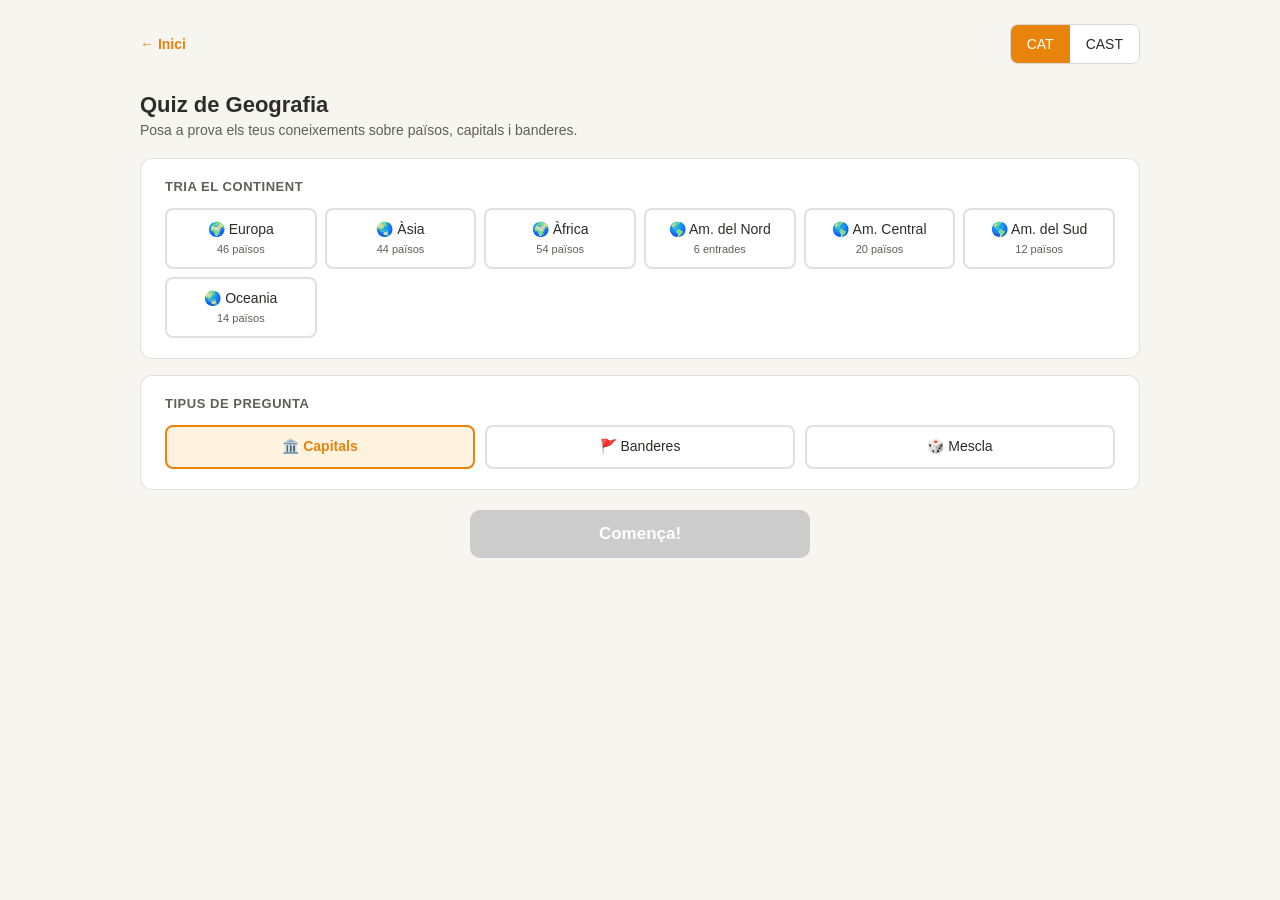
==== quiz.html @ 61b87c59 "Afegeix Quiz interactiu de geografia (mockup v1) - quiz.html: 3 pantalles (configuració → pregunta →" ====
<!DOCTYPE html>
<html lang="ca">
<head>
<meta charset="UTF-8">
<meta name="viewport" content="width=device-width, initial-scale=1.0">
<title>Quiz de Geografia — Mapes interactius</title>
<link rel="stylesheet" href="css/estils.css">
<link rel="stylesheet" href="css/quiz.css">
</head>
<body>
<div class="wrap">

  <!-- Barra de navegació sempre visible -->
  <nav class="quiz-nav">
    <a href="index.html" class="back-link" id="back-link">← Inici</a>
    <span class="lang">
      <button id="lang-ca" class="active">CAT</button>
      <button id="lang-es">CAST</button>
    </span>
  </nav>

  <!-- ══════════ PANTALLA: CONFIGURACIÓ ══════════ -->
  <div id="screen-setup">
    <h1 id="quiz-title">Quiz de Geografia</h1>
    <p class="sub" id="quiz-sub">Posa a prova els teus coneixements sobre països, capitals i banderes.</p>

    <div class="setup-block">
      <p class="setup-lbl" id="lbl-continent">Tria el continent</p>
      <div class="cont-grid">
        <button class="sel-btn continent-btn" data-c="europa">🌍 Europa<br><small>46 països</small></button>
        <button class="sel-btn continent-btn" data-c="asia">🌏 Àsia<br><small>44 països</small></button>
        <button class="sel-btn continent-btn" data-c="africa">🌍 Àfrica<br><small>54 països</small></button>
        <button class="sel-btn continent-btn" data-c="america-nord">🌎 Am. del Nord<br><small>6 entrades</small></button>
        <button class="sel-btn continent-btn" data-c="america-central">🌎 Am. Central<br><small>20 països</small></button>
        <button class="sel-btn continent-btn" data-c="america-sud">🌎 Am. del Sud<br><small>12 països</small></button>
        <button class="sel-btn continent-btn" data-c="oceania">🌏 Oceania<br><small>14 països</small></button>
      </div>
    </div>

    <div class="setup-block">
      <p class="setup-lbl" id="lbl-type">Tipus de pregunta</p>
      <div class="type-row">
        <button class="sel-btn type-btn selected" data-t="capital" id="type-capital">🏛️ Capitals</button>
        <button class="sel-btn type-btn"          data-t="flag"    id="type-flag">🚩 Banderes</button>
        <button class="sel-btn type-btn"          data-t="mix"     id="type-mix">🎲 Mescla</button>
      </div>
    </div>

    <button id="start-btn" class="main-btn" disabled>Comença!</button>
  </div>

  <!-- ══════════ PANTALLA: PREGUNTA ══════════ -->
  <div id="screen-question" class="hidden">

    <div class="prog-wrap">
      <div class="prog-track"><div id="progress-fill" class="prog-fill"></div></div>
      <div class="prog-meta">
        <span id="q-counter">1 / 20</span>
        <span id="q-score">0 correctes</span>
      </div>
    </div>

    <div class="q-card">
      <p id="q-label" class="q-label"></p>
      <div id="q-subject" class="q-subject"></div>
      <div id="options-grid" class="options-grid"></div>
    </div>

    <button id="next-btn" class="main-btn hidden">Següent →</button>
  </div>

  <!-- ══════════ PANTALLA: RESULTATS ══════════ -->
  <div id="screen-results" class="hidden">
    <div class="results-card">
      <p id="results-title" class="results-title-txt">Resultat final</p>
      <div class="big-score">
        <span id="score-num">0</span><span class="score-slash">/</span><span id="total-num">0</span>
      </div>
      <p id="score-msg" class="score-msg"></p>
      <div id="errors-section" class="errors-section"></div>
      <button id="replay-btn" class="main-btn">Torna a jugar</button>
      <button id="change-btn" class="sec-btn">Canvia continent</button>
    </div>
  </div>

</div>
<script src="js/quiz.js"></script>
</body>
</html>
---- css/estils.css ----
:root{
  --orange:#E8830C;
  --orange-light:#FCD9A8;
  --bg:#f7f5f0;
  --text:#2C2C2A;
  --text-soft:#5F5E5A;
  --border:rgba(0,0,0,.12);
}
*{box-sizing:border-box;}
body{
  margin:0;
  font-family:-apple-system,BlinkMacSystemFont,"Segoe UI",Roboto,Helvetica,Arial,sans-serif;
  background:var(--bg);
  color:var(--text);
  padding:24px 16px;
}
.wrap{max-width:1000px;margin:0 auto;}
h1{font-size:22px;font-weight:600;margin:0 0 4px;}
p.sub{font-size:14px;color:var(--text-soft);margin:0 0 20px;}
.toolbar{
  display:flex;gap:10px;flex-wrap:wrap;align-items:center;margin-bottom:16px;
}
input[type="text"]{
  flex:1;min-width:180px;height:38px;padding:0 12px;font-size:14px;
  border:1px solid var(--border);border-radius:8px;background:#fff;color:var(--text);
  outline:none;
}
input[type="text"]:focus{border-color:var(--orange);}
button{
  height:38px;padding:0 16px;font-size:14px;cursor:pointer;
  border:1px solid var(--border);border-radius:8px;background:#fff;color:var(--text);
  transition:background .15s;
}
button:hover{background:#f0ede6;}
.lang{display:inline-flex;border:1px solid var(--border);border-radius:8px;overflow:hidden;}
.lang button{border:none;border-radius:0;height:38px;}
.lang button.active{background:var(--orange);color:#fff;}
.mapbox{
  position:relative;background:#fff;border:1px solid var(--border);
  border-radius:12px;padding:8px;min-height:380px;
}
#loadmsg{
  position:absolute;inset:0;display:flex;align-items:center;justify-content:center;
  font-size:14px;color:var(--text-soft);
}
svg#map{width:100%;height:auto;display:block;}
.foot{font-size:12px;color:var(--text-soft);margin-top:14px;text-align:center;}

/* modal bandera gran */
.overlay{
  position:fixed;inset:0;background:rgba(0,0,0,.5);
  display:none;align-items:center;justify-content:center;z-index:50;padding:16px;
}
.overlay.open{display:flex;}
.modal{
  background:#fff;border:3px solid var(--orange);border-radius:14px;
  padding:24px;max-width:520px;width:100%;text-align:center;position:relative;
}
.modal h2{font-size:30px;font-weight:700;margin:0 0 2px;color:var(--text);}
.modal .cap{font-size:17px;color:var(--text-soft);margin:0 0 18px;}
.modal img{
  width:100%;max-width:440px;height:auto;border:1px solid var(--border);border-radius:8px;
}
.modal .close{
  position:absolute;top:10px;right:12px;width:34px;height:34px;line-height:1;
  border-radius:8px;border:1px solid var(--border);background:#fff;cursor:pointer;
  font-size:20px;color:var(--text-soft);
}
.modal .close:hover{background:#f0ede6;}
.modal .hint{font-size:12px;color:var(--text-soft);margin:14px 0 0;}

/* inici — graella de continents */
.continents-grid{
  display:grid;grid-template-columns:repeat(auto-fill,minmax(180px,1fr));gap:16px;margin-top:24px;
}
.continent-card{
  background:#fff;border:1px solid var(--border);border-radius:12px;
  padding:24px 16px;text-align:center;text-decoration:none;color:var(--text);
  transition:border-color .15s, box-shadow .15s;
}
.continent-card:hover{border-color:var(--orange);box-shadow:0 2px 8px rgba(232,131,12,.15);}
.continent-card.disabled{opacity:.45;cursor:default;pointer-events:none;}
.continent-card .icon{font-size:36px;margin-bottom:8px;}
.continent-card .name{font-size:16px;font-weight:600;}
.continent-card .tag{font-size:11px;color:var(--text-soft);margin-top:4px;}
---- css/quiz.css ----
/* ── Quiz nav ────────────────────────────────────────────── */
.quiz-nav {
  display: flex;
  align-items: center;
  justify-content: space-between;
  margin-bottom: 28px;
}
.back-link {
  color: var(--orange);
  text-decoration: none;
  font-size: 14px;
  font-weight: 600;
}
.back-link:hover { text-decoration: underline; }

/* ── Setup screen ────────────────────────────────────────── */
.setup-block {
  background: #fff;
  border: 1px solid var(--border);
  border-radius: 12px;
  padding: 20px 24px;
  margin-bottom: 16px;
}
.setup-lbl {
  font-size: 13px;
  font-weight: 600;
  color: var(--text-soft);
  text-transform: uppercase;
  letter-spacing: .04em;
  margin: 0 0 14px;
}
.cont-grid {
  display: grid;
  grid-template-columns: repeat(auto-fill, minmax(140px, 1fr));
  gap: 8px;
}
.type-row {
  display: flex;
  gap: 10px;
  flex-wrap: wrap;
}

/* ── Selection buttons (continent + type) ────────────────── */
.sel-btn {
  height: auto;
  padding: 10px 14px;
  border: 2px solid var(--border);
  border-radius: 8px;
  background: #fff;
  cursor: pointer;
  font-size: 14px;
  text-align: center;
  transition: border-color .15s, background .15s, color .15s;
  line-height: 1.4;
}
.sel-btn:hover { border-color: var(--orange); background: #fff9f0; }
.sel-btn.selected {
  border-color: var(--orange);
  background: #fff3e0;
  color: var(--orange);
  font-weight: 600;
}
.sel-btn small {
  display: block;
  font-size: 11px;
  color: var(--text-soft);
  font-weight: 400;
  margin-top: 2px;
}
.sel-btn.selected small { color: #c47000; }
.type-btn { flex: 1; min-width: 100px; }

/* ── Primary / secondary buttons ─────────────────────────── */
.main-btn {
  display: block;
  width: 100%;
  max-width: 340px;
  margin: 20px auto 0;
  height: auto;
  padding: 14px 32px;
  background: var(--orange);
  color: #fff;
  border: none;
  border-radius: 10px;
  font-size: 17px;
  font-weight: 700;
  cursor: pointer;
  transition: background .15s;
}
.main-btn:hover { background: #cf7209; }
.main-btn:disabled { background: #ccc; cursor: not-allowed; }

.sec-btn {
  display: block;
  width: 100%;
  max-width: 340px;
  margin: 10px auto 0;
  height: auto;
  padding: 12px 24px;
  background: #fff;
  color: var(--orange);
  border: 2px solid var(--orange);
  border-radius: 10px;
  font-size: 15px;
  font-weight: 600;
  cursor: pointer;
  transition: background .15s;
}
.sec-btn:hover { background: #fff3e0; }

/* ── Progress bar ────────────────────────────────────────── */
.prog-wrap { margin-bottom: 18px; }
.prog-track {
  height: 7px;
  background: #e8e6e1;
  border-radius: 4px;
  overflow: hidden;
}
.prog-fill {
  height: 100%;
  background: var(--orange);
  border-radius: 4px;
  transition: width .4s ease;
  width: 0%;
}
.prog-meta {
  display: flex;
  justify-content: space-between;
  margin-top: 6px;
  font-size: 13px;
  color: var(--text-soft);
}

/* ── Question card ───────────────────────────────────────── */
.q-card {
  background: #fff;
  border: 1px solid var(--border);
  border-radius: 14px;
  padding: 28px 24px;
}
.q-label {
  font-size: 15px;
  color: var(--text-soft);
  margin: 0 0 18px;
}
.q-subject { text-align: center; margin-bottom: 20px; }

/* Injected by JS */
.q-country-name {
  font-size: 30px;
  font-weight: 700;
  color: var(--text);
  margin-bottom: 10px;
}
.q-flag-small {
  height: 44px;
  border-radius: 3px;
  box-shadow: 0 1px 5px rgba(0,0,0,.18);
  display: block;
  margin: 0 auto;
}
.q-flag-big {
  display: block;
  width: 100%;
  max-width: 260px;
  height: 170px;
  object-fit: contain;
  margin: 0 auto;
  border-radius: 6px;
  box-shadow: 0 2px 10px rgba(0,0,0,.14);
}

/* ── Options ─────────────────────────────────────────────── */
.options-grid {
  display: grid;
  grid-template-columns: 1fr 1fr;
  gap: 10px;
}
.option-btn {
  height: auto;
  padding: 16px 10px;
  border: 2px solid var(--border);
  border-radius: 10px;
  background: #fff;
  font-size: 15px;
  font-weight: 500;
  cursor: pointer;
  text-align: center;
  transition: border-color .12s, background .12s;
  white-space: normal;
  line-height: 1.3;
}
.option-btn:hover:not(:disabled) {
  border-color: var(--orange);
  background: #fff9f0;
}
.option-btn.correct {
  border-color: #27ae60;
  background: #eafaf1;
  color: #1a7a42;
  font-weight: 700;
}
.option-btn.wrong {
  border-color: #e74c3c;
  background: #fdedec;
  color: #c0392b;
}
.option-btn:disabled { cursor: default; }

/* ── Results card ────────────────────────────────────────── */
.results-card {
  background: #fff;
  border: 1px solid var(--border);
  border-radius: 14px;
  padding: 36px 28px;
  text-align: center;
}
.results-title-txt {
  font-size: 14px;
  font-weight: 600;
  text-transform: uppercase;
  letter-spacing: .06em;
  color: var(--text-soft);
  margin: 0 0 8px;
}
.big-score {
  font-size: 72px;
  font-weight: 800;
  color: var(--orange);
  line-height: 1;
  margin: 8px 0 12px;
}
.score-slash { font-size: 52px; color: #ccc; margin: 0 6px; font-weight: 300; }
.score-msg { font-size: 18px; color: var(--text-soft); margin: 0 0 24px; }

/* ── Errors list ─────────────────────────────────────────── */
.errors-section { text-align: left; max-height: 300px; overflow-y: auto; margin: 0 0 8px; }
.errors-title {
  font-size: 13px;
  font-weight: 600;
  text-transform: uppercase;
  letter-spacing: .04em;
  color: var(--text-soft);
  margin: 0 0 10px;
}
.error-row {
  display: flex;
  align-items: center;
  gap: 10px;
  padding: 7px 0;
  border-bottom: 1px solid var(--bg);
  font-size: 14px;
}
.error-flag {
  width: 40px;
  height: 27px;
  object-fit: cover;
  border-radius: 3px;
  box-shadow: 0 1px 4px rgba(0,0,0,.18);
  flex-shrink: 0;
}
.no-errors { color: #27ae60; font-weight: 600; font-size: 15px; margin: 8px 0 16px; }

/* ── Index: quiz promo card ──────────────────────────────── */
.quiz-promo {
  display: flex;
  align-items: center;
  gap: 14px;
  background: var(--orange);
  color: #fff;
  text-decoration: none;
  border-radius: 12px;
  padding: 18px 22px;
  margin: 24px 0 0;
  font-size: 15px;
  transition: background .15s;
}
.quiz-promo:hover { background: #cf7209; }
.quiz-promo .qp-icon { font-size: 32px; flex-shrink: 0; }
.quiz-promo strong { font-size: 17px; font-weight: 700; display: block; }
.quiz-promo span { opacity: .88; font-size: 13px; }

/* ── Utility ─────────────────────────────────────────────── */
.hidden { display: none !important; }
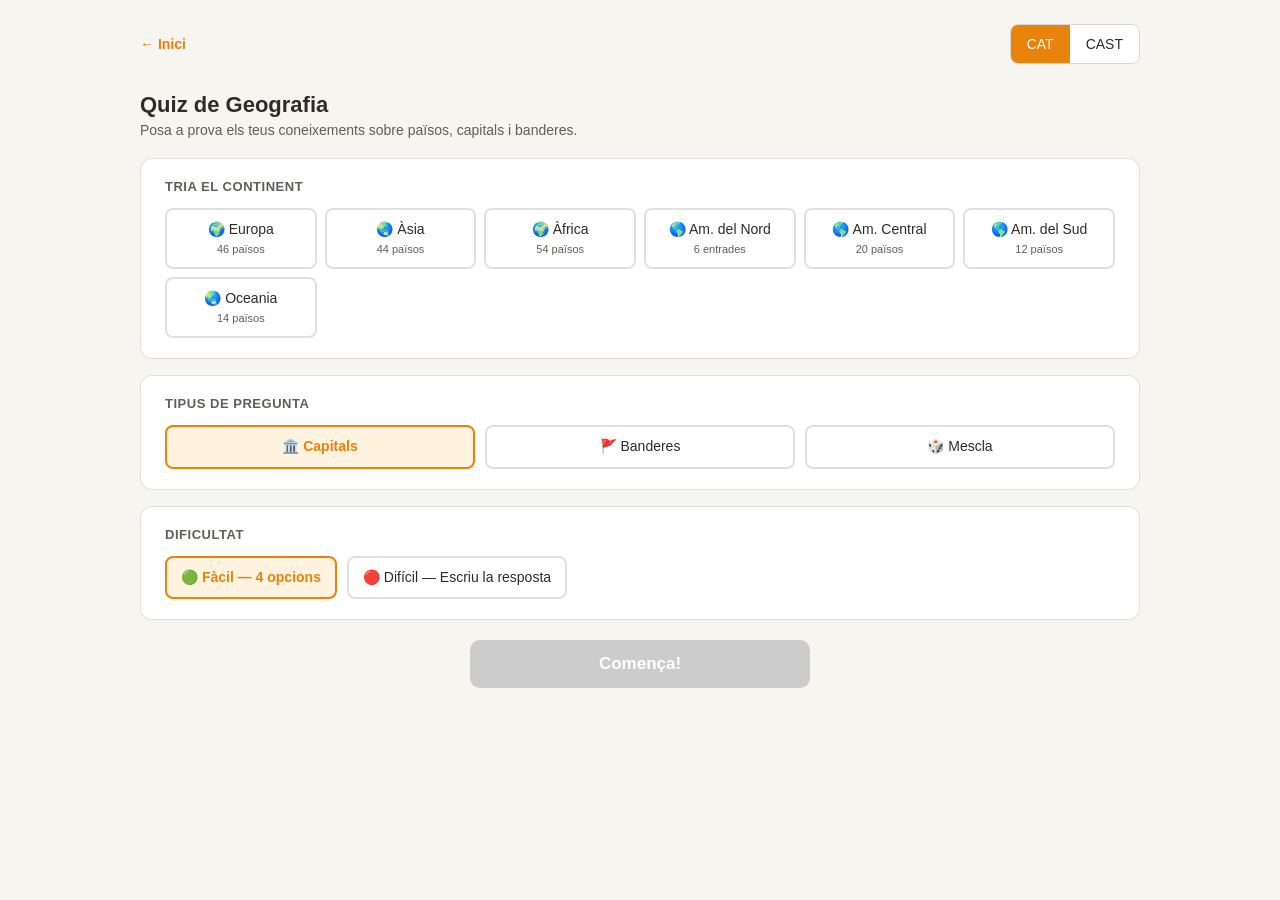
==== commit fd2488b3: "Quiz: mode difícil amb entrada de text i validació flexible - Selector de dificultat: Fàcil (4 opcio" ====
--- a/quiz.html
+++ b/quiz.html
@@ -46,6 +46,14 @@
       </div>
     </div>
 
+    <div class="setup-block">
+      <p class="setup-lbl" id="lbl-diff">Dificultat</p>
+      <div class="type-row">
+        <button class="sel-btn diff-btn selected" data-d="easy" id="diff-easy">🟢 Fàcil — 4 opcions</button>
+        <button class="sel-btn diff-btn"          data-d="hard" id="diff-hard">🔴 Difícil — Escriu la resposta</button>
+      </div>
+    </div>
+
     <button id="start-btn" class="main-btn" disabled>Comença!</button>
   </div>
 
@@ -64,6 +72,18 @@
       <p id="q-label" class="q-label"></p>
       <div id="q-subject" class="q-subject"></div>
       <div id="options-grid" class="options-grid"></div>
+
+      <!-- Mode difícil: camp de text -->
+      <div id="hard-area" class="hard-area hidden">
+        <div class="hard-input-wrap">
+          <input type="text" id="hard-input" class="hard-input"
+                 placeholder="Escriu la resposta…"
+                 autocomplete="off" autocorrect="off"
+                 autocapitalize="off" spellcheck="false">
+          <button id="hard-submit" class="hard-submit-btn">Comprova</button>
+        </div>
+        <div id="hard-feedback" class="hard-feedback hidden"></div>
+      </div>
     </div>
 
     <button id="next-btn" class="main-btn hidden">Següent →</button>
--- a/css/quiz.css
+++ b/css/quiz.css
@@ -261,6 +261,50 @@
 }
 .no-errors { color: #27ae60; font-weight: 600; font-size: 15px; margin: 8px 0 16px; }
 
+/* ── Hard mode input ─────────────────────────────────────── */
+.hard-area { margin-top: 16px; }
+.hard-input-wrap { display: flex; gap: 10px; }
+.hard-input {
+  flex: 1;
+  height: 48px;
+  padding: 0 14px;
+  font-size: 16px;
+  border: 2px solid var(--border);
+  border-radius: 8px;
+  background: #fff;
+  color: var(--text);
+  outline: none;
+  transition: border-color .15s;
+}
+.hard-input:focus { border-color: var(--orange); }
+.hard-input:disabled { background: var(--bg); color: var(--text-soft); }
+.hard-submit-btn {
+  height: 48px;
+  padding: 0 20px;
+  background: var(--orange);
+  color: #fff;
+  border: none;
+  border-radius: 8px;
+  font-size: 15px;
+  font-weight: 600;
+  cursor: pointer;
+  white-space: nowrap;
+  flex-shrink: 0;
+  transition: background .15s;
+}
+.hard-submit-btn:hover:not(:disabled) { background: #cf7209; }
+.hard-submit-btn:disabled { background: #ccc; cursor: default; }
+.hard-feedback {
+  margin-top: 12px;
+  padding: 12px 16px;
+  border-radius: 8px;
+  font-size: 15px;
+  font-weight: 500;
+  line-height: 1.4;
+}
+.hard-feedback.correct { background: #eafaf1; color: #1a7a42; border: 1px solid #27ae60; }
+.hard-feedback.wrong   { background: #fdedec; color: #c0392b; border: 1px solid #e74c3c; }
+
 /* ── Index: quiz promo card ──────────────────────────────── */
 .quiz-promo {
   display: flex;
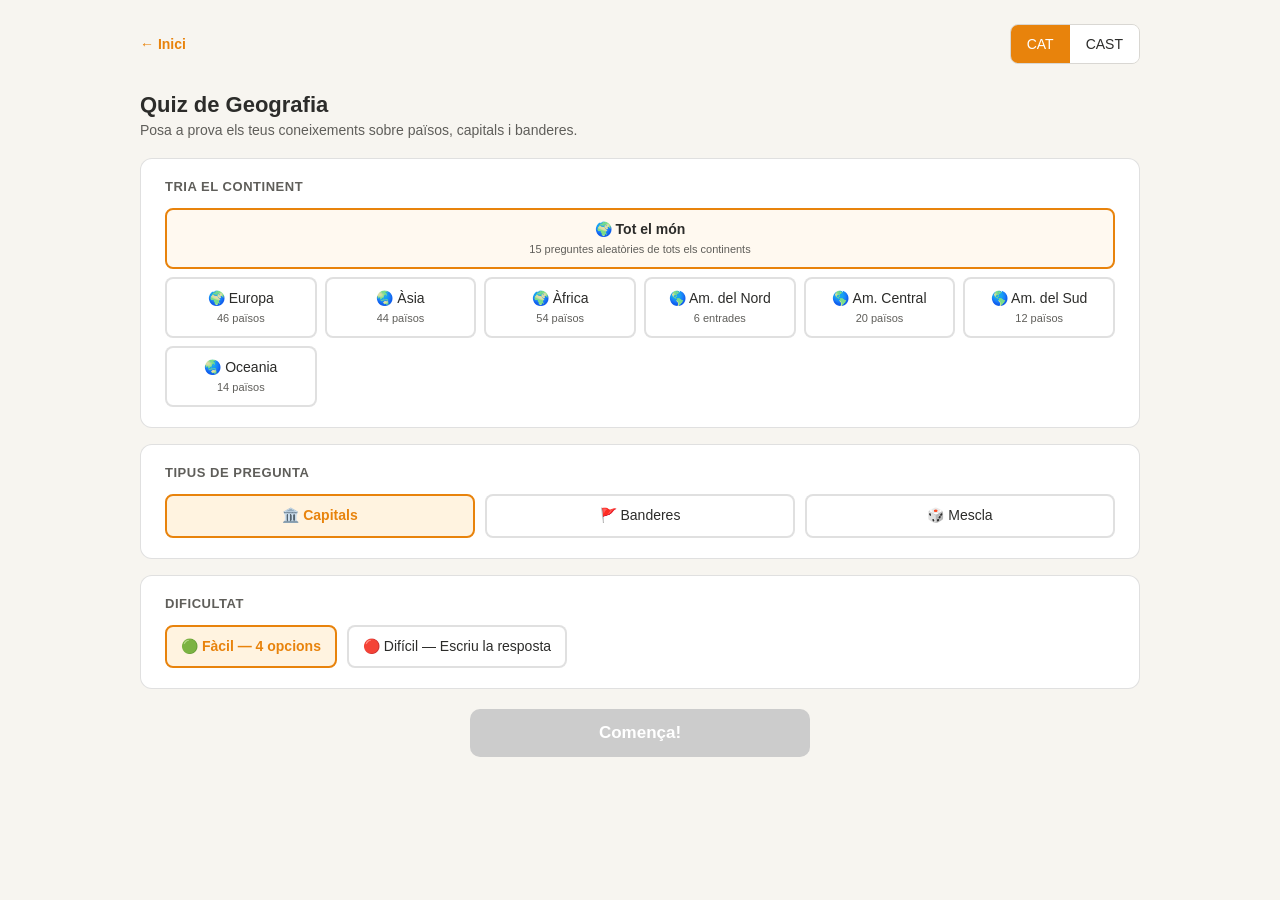
==== commit aef71b88: "Quiz: mode global — 15 preguntes aleatòries de tot el món - Botó "Tot el món" a la graella de contin" ====
--- a/quiz.html
+++ b/quiz.html
@@ -27,6 +27,7 @@
     <div class="setup-block">
       <p class="setup-lbl" id="lbl-continent">Tria el continent</p>
       <div class="cont-grid">
+        <button class="sel-btn continent-btn global-btn" data-c="global" id="cont-global">🌍 Tot el món<br><small>15 preguntes aleatòries de tots els continents</small></button>
         <button class="sel-btn continent-btn" data-c="europa">🌍 Europa<br><small>46 països</small></button>
         <button class="sel-btn continent-btn" data-c="asia">🌏 Àsia<br><small>44 països</small></button>
         <button class="sel-btn continent-btn" data-c="africa">🌍 Àfrica<br><small>54 països</small></button>
--- a/css/quiz.css
+++ b/css/quiz.css
@@ -69,6 +69,14 @@
 }
 .sel-btn.selected small { color: #c47000; }
 .type-btn { flex: 1; min-width: 100px; }
+/* Botó "Tot el món": ocupa tota l'amplada de la graella */
+.global-btn {
+  grid-column: 1 / -1;
+  background: #fff9f0;
+  border-color: var(--orange);
+  font-weight: 600;
+}
+.global-btn.selected { background: #fff3e0; }
 
 /* ── Primary / secondary buttons ─────────────────────────── */
 .main-btn {
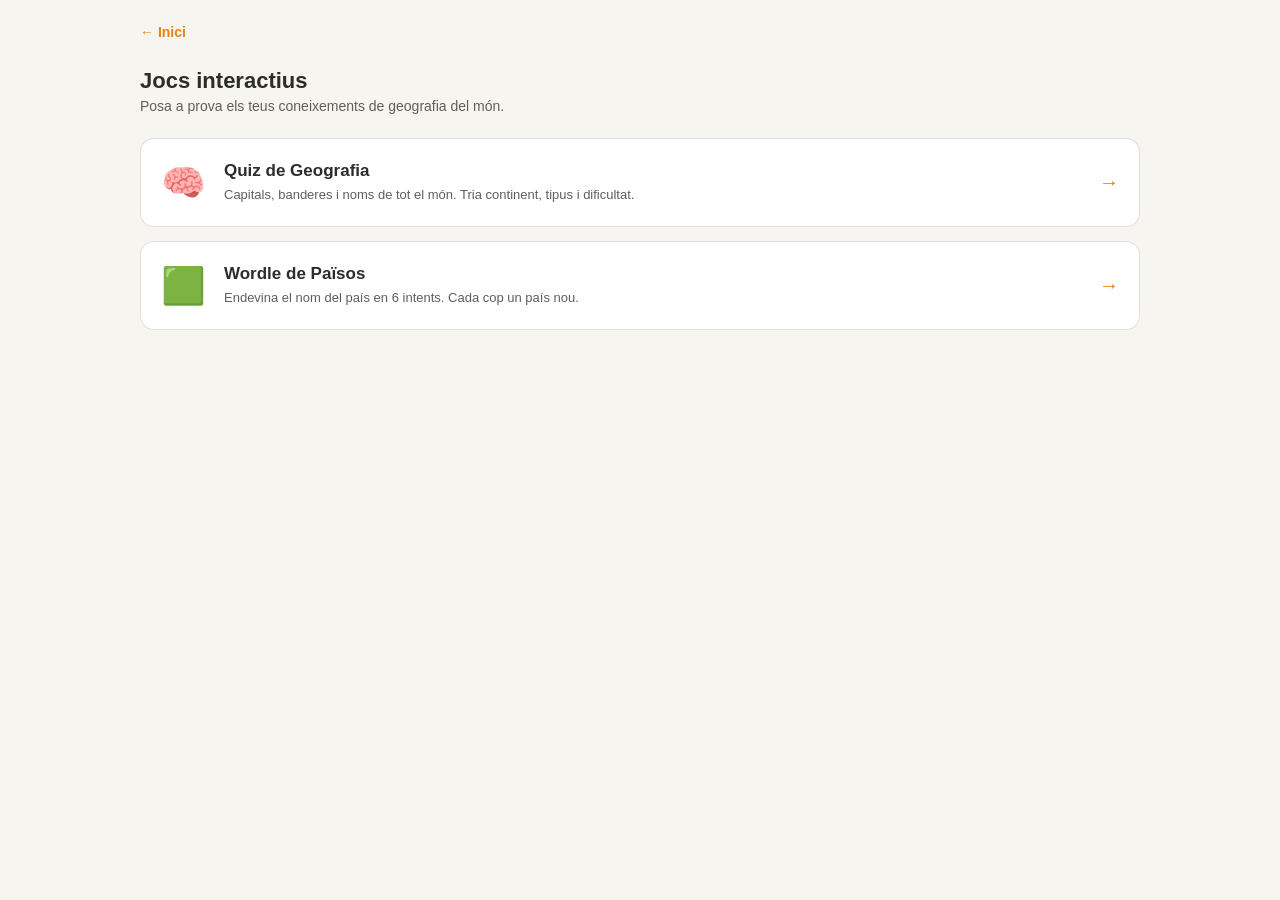
==== commit 9f8dc2b8: "Afegeix Wordle de Països i hub de jocs interactius - Nova pàgina hub (quiz.html) amb accés al Quiz i" ====
--- a/quiz.html
+++ b/quiz.html
@@ -3,108 +3,39 @@
 <head>
 <meta charset="UTF-8">
 <meta name="viewport" content="width=device-width, initial-scale=1.0">
-<title>Quiz de Geografia — Mapes interactius</title>
+<title>Jocs de Geografia — Mapes interactius</title>
 <link rel="stylesheet" href="css/estils.css">
 <link rel="stylesheet" href="css/quiz.css">
 </head>
 <body>
 <div class="wrap">
 
-  <!-- Barra de navegació sempre visible -->
   <nav class="quiz-nav">
-    <a href="index.html" class="back-link" id="back-link">← Inici</a>
-    <span class="lang">
-      <button id="lang-ca" class="active">CAT</button>
-      <button id="lang-es">CAST</button>
-    </span>
+    <a href="index.html" class="back-link">← Inici</a>
   </nav>
 
-  <!-- ══════════ PANTALLA: CONFIGURACIÓ ══════════ -->
-  <div id="screen-setup">
-    <h1 id="quiz-title">Quiz de Geografia</h1>
-    <p class="sub" id="quiz-sub">Posa a prova els teus coneixements sobre països, capitals i banderes.</p>
+  <h1>Jocs interactius</h1>
+  <p class="sub">Posa a prova els teus coneixements de geografia del món.</p>
 
-    <div class="setup-block">
-      <p class="setup-lbl" id="lbl-continent">Tria el continent</p>
-      <div class="cont-grid">
-        <button class="sel-btn continent-btn global-btn" data-c="global" id="cont-global">🌍 Tot el món<br><small>15 preguntes aleatòries de tots els continents</small></button>
-        <button class="sel-btn continent-btn" data-c="europa">🌍 Europa<br><small>46 països</small></button>
-        <button class="sel-btn continent-btn" data-c="asia">🌏 Àsia<br><small>44 països</small></button>
-        <button class="sel-btn continent-btn" data-c="africa">🌍 Àfrica<br><small>54 països</small></button>
-        <button class="sel-btn continent-btn" data-c="america-nord">🌎 Am. del Nord<br><small>6 entrades</small></button>
-        <button class="sel-btn continent-btn" data-c="america-central">🌎 Am. Central<br><small>20 països</small></button>
-        <button class="sel-btn continent-btn" data-c="america-sud">🌎 Am. del Sud<br><small>12 països</small></button>
-        <button class="sel-btn continent-btn" data-c="oceania">🌏 Oceania<br><small>14 països</small></button>
+  <div class="games-grid">
+    <a href="quiz-geo.html" class="game-card">
+      <div class="game-card-icon">🧠</div>
+      <div class="game-card-body">
+        <strong>Quiz de Geografia</strong>
+        <span>Capitals, banderes i noms de tot el món. Tria continent, tipus i dificultat.</span>
       </div>
-    </div>
-
-    <div class="setup-block">
-      <p class="setup-lbl" id="lbl-type">Tipus de pregunta</p>
-      <div class="type-row">
-        <button class="sel-btn type-btn selected" data-t="capital" id="type-capital">🏛️ Capitals</button>
-        <button class="sel-btn type-btn"          data-t="flag"    id="type-flag">🚩 Banderes</button>
-        <button class="sel-btn type-btn"          data-t="mix"     id="type-mix">🎲 Mescla</button>
+      <div class="game-card-arrow">→</div>
+    </a>
+    <a href="wordle.html" class="game-card">
+      <div class="game-card-icon">🟩</div>
+      <div class="game-card-body">
+        <strong>Wordle de Països</strong>
+        <span>Endevina el nom del país en 6 intents. Cada cop un país nou.</span>
       </div>
-    </div>
-
-    <div class="setup-block">
-      <p class="setup-lbl" id="lbl-diff">Dificultat</p>
-      <div class="type-row">
-        <button class="sel-btn diff-btn selected" data-d="easy" id="diff-easy">🟢 Fàcil — 4 opcions</button>
-        <button class="sel-btn diff-btn"          data-d="hard" id="diff-hard">🔴 Difícil — Escriu la resposta</button>
-      </div>
-    </div>
-
-    <button id="start-btn" class="main-btn" disabled>Comença!</button>
-  </div>
-
-  <!-- ══════════ PANTALLA: PREGUNTA ══════════ -->
-  <div id="screen-question" class="hidden">
-
-    <div class="prog-wrap">
-      <div class="prog-track"><div id="progress-fill" class="prog-fill"></div></div>
-      <div class="prog-meta">
-        <span id="q-counter">1 / 20</span>
-        <span id="q-score">0 correctes</span>
-      </div>
-    </div>
-
-    <div class="q-card">
-      <p id="q-label" class="q-label"></p>
-      <div id="q-subject" class="q-subject"></div>
-      <div id="options-grid" class="options-grid"></div>
-
-      <!-- Mode difícil: camp de text -->
-      <div id="hard-area" class="hard-area hidden">
-        <div class="hard-input-wrap">
-          <input type="text" id="hard-input" class="hard-input"
-                 placeholder="Escriu la resposta…"
-                 autocomplete="off" autocorrect="off"
-                 autocapitalize="off" spellcheck="false">
-          <button id="hard-submit" class="hard-submit-btn">Comprova</button>
-        </div>
-        <div id="hard-feedback" class="hard-feedback hidden"></div>
-      </div>
-    </div>
-
-    <button id="next-btn" class="main-btn hidden">Següent →</button>
-  </div>
-
-  <!-- ══════════ PANTALLA: RESULTATS ══════════ -->
-  <div id="screen-results" class="hidden">
-    <div class="results-card">
-      <p id="results-title" class="results-title-txt">Resultat final</p>
-      <div class="big-score">
-        <span id="score-num">0</span><span class="score-slash">/</span><span id="total-num">0</span>
-      </div>
-      <p id="score-msg" class="score-msg"></p>
-      <div id="errors-section" class="errors-section"></div>
-      <button id="replay-btn" class="main-btn">Torna a jugar</button>
-      <button id="change-btn" class="sec-btn">Canvia continent</button>
-    </div>
+      <div class="game-card-arrow">→</div>
+    </a>
   </div>
 
 </div>
-<script src="js/quiz.js"></script>
 </body>
 </html>
--- a/css/quiz.css
+++ b/css/quiz.css
@@ -313,6 +313,35 @@
 .hard-feedback.correct { background: #eafaf1; color: #1a7a42; border: 1px solid #27ae60; }
 .hard-feedback.wrong   { background: #fdedec; color: #c0392b; border: 1px solid #e74c3c; }
 
+/* ── Hub: graella de jocs ────────────────────────────────── */
+.games-grid {
+  display: flex;
+  flex-direction: column;
+  gap: 14px;
+  margin-top: 24px;
+}
+.game-card {
+  display: flex;
+  align-items: center;
+  gap: 18px;
+  background: #fff;
+  border: 1px solid var(--border);
+  border-radius: 14px;
+  padding: 22px 20px;
+  text-decoration: none;
+  color: var(--text);
+  transition: border-color .15s, box-shadow .15s;
+}
+.game-card:hover {
+  border-color: var(--orange);
+  box-shadow: 0 2px 10px rgba(232,131,12,.13);
+}
+.game-card-icon   { font-size: 36px; flex-shrink: 0; }
+.game-card-body   { flex: 1; }
+.game-card-body strong { display: block; font-size: 17px; font-weight: 700; margin-bottom: 4px; }
+.game-card-body span   { font-size: 13px; color: var(--text-soft); line-height: 1.4; }
+.game-card-arrow  { font-size: 20px; color: var(--orange); flex-shrink: 0; }
+
 /* ── Index: quiz promo card ──────────────────────────────── */
 .quiz-promo {
   display: flex;
